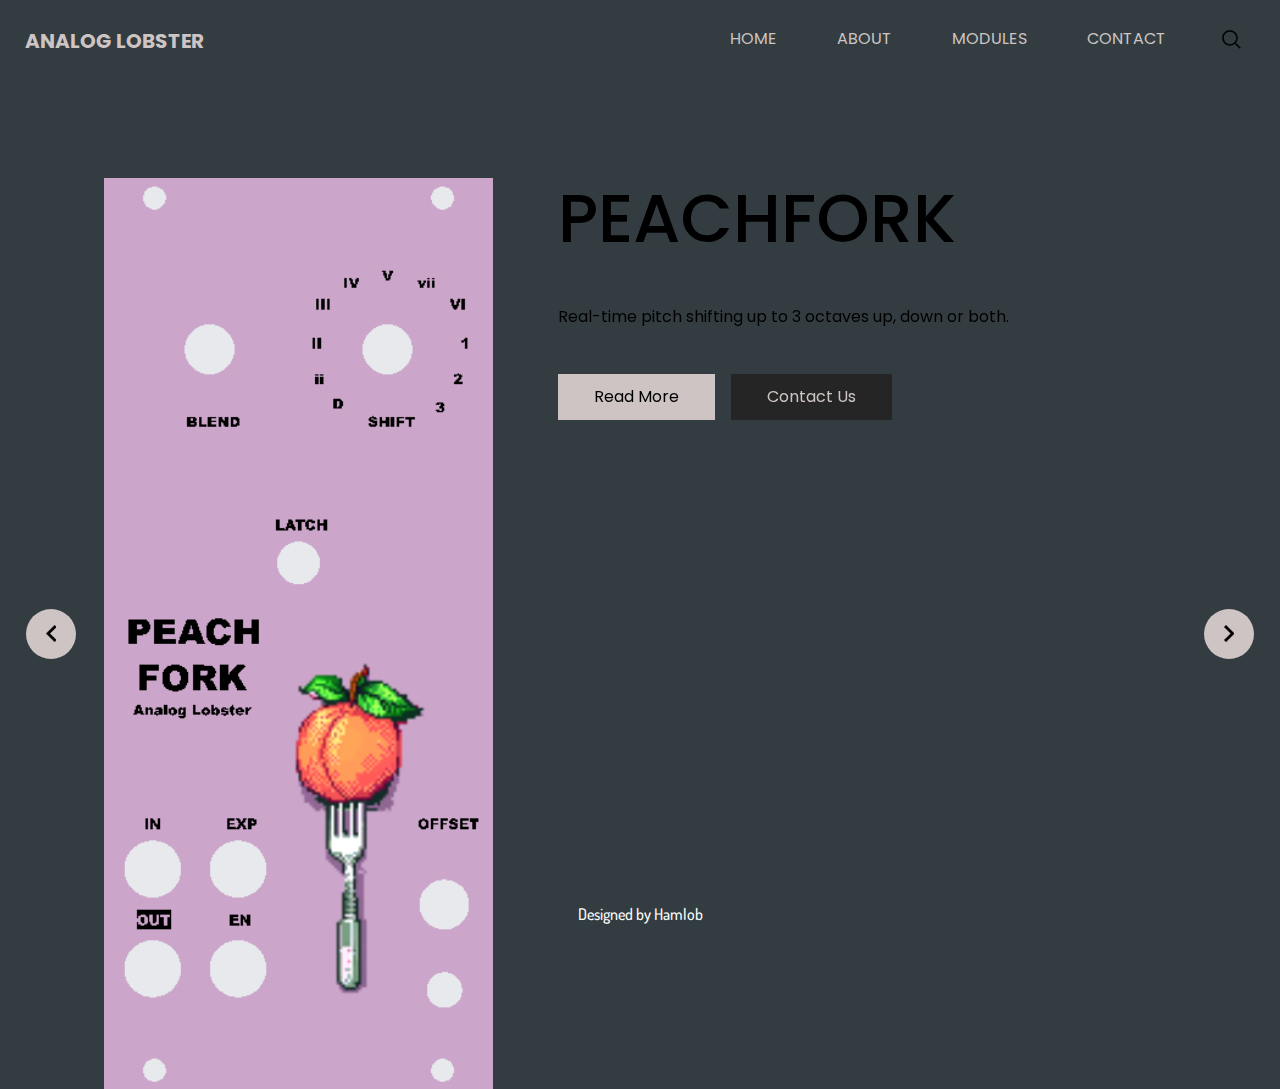
==== index.html @ 9c5d666c "init commit" ====
<!DOCTYPE html>
<html>

<head>
  <!-- Basic -->
  <meta charset="utf-8" />
  <meta http-equiv="X-UA-Compatible" content="IE=edge" />
  <!-- Mobile Metas -->
  <meta name="viewport" content="width=device-width, initial-scale=1, shrink-to-fit=no" />
  <!-- Site Metas -->
  <meta name="keywords" content="" />
  <meta name="description" content="" />
  <meta name="author" content="" />

  <title>Analog Lobster</title>

  <!-- slider stylesheet -->
  <link rel="stylesheet" type="text/css" href="https://cdnjs.cloudflare.com/ajax/libs/OwlCarousel2/2.1.3/assets/owl.carousel.min.css" />

  <!-- bootstrap core css -->
  <link rel="stylesheet" type="text/css" href="css/bootstrap.css" />

  <!-- fonts style -->
  <link href="https://fonts.googleapis.com/css?family=Dosis:400,500|Poppins:400,700&display=swap" rel="stylesheet">
  <!-- Custom styles for this template -->
  <link href="css/style.css" rel="stylesheet" />
  <!-- responsive style -->
  <link href="css/responsive.css" rel="stylesheet" />
</head>

<body>
  <div class="hero_area">
    <!-- header section strats -->
    <header class="header_section">
      <div class="container-fluid">
        <nav class="navbar navbar-expand-lg custom_nav-container pt-3">
          <a class="navbar-brand" href="index.html">
            <span>
              Analog Lobster
            </span>
          </a>
          <button class="navbar-toggler" type="button" data-toggle="collapse" data-target="#navbarSupportedContent" aria-controls="navbarSupportedContent" aria-expanded="false" aria-label="Toggle navigation">
            <span class="navbar-toggler-icon"></span>
          </button>

          <div class="collapse navbar-collapse" id="navbarSupportedContent">
            <div class="d-flex ml-auto flex-column flex-lg-row align-items-center">
              <ul class="navbar-nav  ">
                <li class="nav-item active">
                  <a class="nav-link" href="index.html">Home <span class="sr-only">(current)</span></a>
                </li>
                <li class="nav-item">
                  <a class="nav-link" href="about.html"> About </a>
                </li>
                <li class="nav-item">
                  <a class="nav-link" href="modules.html"> Modules </a>
                </li>
                <li class="nav-item">
                  <a class="nav-link" href="contact.html">Contact</a>
                </li>
              </ul>
              <form class="form-inline my-2 my-lg-0 ml-0 ml-lg-4 mb-3 mb-lg-0">
                <button class="btn  my-2 my-sm-0 nav_search-btn" type="submit"></button>
              </form>
            </div>
          </div>
        </nav>
      </div>
    </header>
    <!-- end header section -->
    <!-- slider section -->
    <section class=" slider_section position-relative">
      <div id="carouselExampleControls" class="carousel slide" data-ride="carousel">
        <div class="carousel-inner">
          <div class="carousel-item active">
            <div class="slider_item-box">
              <div class="slider_item-container">
                <div class="container">
                  <div class="row">
                    <div class="col-md-5">
                      <div class="slider_img-box">
                        <div>
                          <img src="images/peachfork.png" alt="" class="" />
                        </div>
                      </div>
                    </div>
                    <div class="col-md-7">
                      <div class="slider_item-detail">
                        <div>
                          <h1>
                            Peachfork
                          </h1>
                          <p>
                            Real-time pitch shifting up to 3 octaves up, down or both.
                          </p>
                          <div class="d-flex">
                            <a href="" class="slider-btn1 mr-3">
                              Read More
                            </a>
                            <a href="" class="slider-btn2">
                              Contact Us
                            </a>
                          </div>
                        </div>
                      </div>
                    </div>

                  </div>
                </div>
              </div>
            </div>
          </div>
          <div class="carousel-item">
            <div class="slider_item-box">
              <div class="slider_item-container">
                <div class="container">
                  <div class="row">
                    <div class="col-md-5">
                      <div class="slider_img-box">
                          <img src="images/lfo.png" alt="" class="" />
                      </div>
                    </div>
                    <div class="col-md-7">
                      <div class="slider_item-detail">
                        <div>
                          <h1>
                            LFO
                          </h1>
                          <p>
                            A simple dual LFO made for DIY assembly in mind.
                          </p>
                          <div class="d-flex">
                            <a href="" class="slider-btn1 mr-3">
                              Read More
                            </a>
                            <a href="" class="slider-btn2">
                              Contact Us
                            </a>
                          </div>
                        </div>
                      </div>
                    </div>

                  </div>
                </div>
              </div>
            </div>
          </div>
          <div class="carousel-item">
            <div class="slider_item-box">
              <div class="slider_item-container">
                <div class="container">
                  <div class="row">
                    <div class="col-md-5">
                      <div class="slider_img-box">
                        <div>
                          <img src="images/watch.png" alt="" class="" />
                        </div>
                      </div>
                    </div>
                    <div class="col-md-7">
                      <div class="slider_item-detail">
                        <div>
                          <h1 class="">
                            TRON
                          </h1>
                          <p>
                            Analog oscillator with VCF and LO-FI delay with chorus mod.
                          </p>
                          <div class="d-flex">
                            <a href="" class="slider-btn1 mr-3">
                              Read More
                            </a>
                            <a href="" class="slider-btn2">
                              Contact Us
                            </a>
                          </div>
                        </div>
                      </div>
                    </div>

                  </div>
                </div>
              </div>
            </div>
          </div>
        </div>
        <div class="custom_carousel-control">
          <a class="carousel-control-prev" href="#carouselExampleControls" role="button" data-slide="prev">
            <span class="sr-only">Previous</span>
          </a>
          <a class="carousel-control-next" href="#carouselExampleControls" role="button" data-slide="next">
            <span class="sr-only">Next</span>
          </a>
        </div>
      </div>
    </section>
    <!-- end slider section -->
  </div>
  <div class="bg">
  </div>

  <!-- info section 
  <section class="info_section layout_padding">
    <div class="container">
      <div class="info_items">
        <a href="">
          <div class="item ">
            <div class="img-box box-1">
              <img src="" alt="">
            </div>
            <div class="detail-box">
              <p>
                Lorem Ipsum is simply dummy text
              </p>
            </div>
          </div>
        </a>
        <a href="">
          <div class="item ">
            <div class="img-box box-2">
              <img src="" alt="">
            </div>
            <div class="detail-box">
              <p>
                +02 1234567890
              </p>
            </div>
          </div>
        </a>
        <a href="">
          <div class="item ">
            <div class="img-box box-3">
              <img src="" alt="">
            </div>
            <div class="detail-box">
              <p>
                demo@gmail.com
              </p>
            </div>
          </div>
        </a>
      </div>
    </div>
  </section>



   end info_section -->

  <!-- footer section -->
  <section class="container-fluid footer_section">
    <p>
      Designed by 
      <a href="https://hamlob.com/">Hamlob</a>
    </p>
  </section>
  <!-- footer section -->

  <script type="text/javascript" src="js/jquery-3.4.1.min.js"></script>
  <script type="text/javascript" src="js/bootstrap.js"></script>
</body>

</html>
---- css/style.css ----
:root {
  --navbar_clr: #cec4c4;
  --header_clr: #333d41;
}

body {
  font-family: "Poppins", sans-serif;
  color: #000000;
  background-color: var(--header_clr)
}

.layout_padding {
  padding: 75px 0;
}

.layout_padding2 {
  padding: 45px 0;
}

.layout_padding2-top {
  padding-top: 45px;
}

.layout_padding2-bottom {
  padding-bottom: 45px;
}

.layout_padding-top {
  padding-top: 75px;
}

.layout_padding-bottom {
  padding-bottom: 75px;
}

.custom_heading {
  text-transform: uppercase;
  font-weight: bold;
}

/*header section*/
.hero_area {
  height: 98vh;
  background-color: var(--header_clr);
}

.sub_page .hero_area {
  height: auto;
}

.hero_area.sub_pages {
  height: auto;
}

.header_section .container-fluid {
  padding-right: 25px;
  padding-left: 25px;
}

.header_section .nav_container {
  margin: 0 auto;
}

.custom_nav-container.navbar-expand-lg .navbar-nav .nav-link {
  padding: 10px 30px;
  color: VAR(--navbar_clr);
  text-align: center;
  text-transform: uppercase;
}

a,
a:hover,
a:focus {
  text-decoration: none;
}

a:hover,
a:focus {
  color: initial;
}

.btn,
.btn:focus {
  outline: none !important;
  -webkit-box-shadow: none;
          box-shadow: none;
}

.navbar-brand,
.navbar-brand:hover {
  text-transform: uppercase;
  font-weight: bold;
  font-size: 24px;
  color: #fafcfd;
}

.custom_nav-container .nav_search-btn {
  background-image: url(../images/search-icon.png);
  background-size: 22px;
  background-repeat: no-repeat;
  background-position-y: 7px;
  width: 35px;
  height: 35px;
  padding: 0;
  border: none;
}

.navbar-brand {
  display: -webkit-box;
  display: -ms-flexbox;
  display: flex;
  -webkit-box-align: center;
      -ms-flex-align: center;
          align-items: center;
}

.navbar-brand img {
  width: 45px;
  margin-right: 5px;
}

.navbar-brand span {
  font-size: 20px;
  font-weight: 700;
  color: VAR(--navbar_clr);
  margin-top: 5px;
}

.custom_nav-container {
  z-index: 99999;
  padding: 15px 0;
}

.custom_nav-container .navbar-toggler {
  outline: none;
}

.custom_nav-container .navbar-toggler .navbar-toggler-icon {
  background-image: url(../images/menu.png);
  background-size: 55px;
}

/*end header section*/
/* slider section */
.slider_section {
  padding-top: 8%;
}

.slider_item-box {
  width: 100%;
  height: 100%;
}

.slider_item-box .container {
  height: 100%;
}

.slider_img-box {
  width: 85%;
  margin: 0 auto;
}

.slider_img-box img {
  width: 100%;
}

.slider_item-container {
  display: -webkit-box;
  display: -ms-flexbox;
  display: flex;
  -webkit-box-align: center;
      -ms-flex-align: center;
          align-items: center;
  width: 100%;
  height: 100%;
  background-repeat: no-repeat;
}

.slider-btn1 {
  display: inline-block;
  padding: 10px 35px;
  background-color: var(--navbar_clr);
  border: 1px solid var(--navbar_clr);
  color: black;
}

.slider-btn1:hover {
  background-color: transparent;
  color: var(--navbar_clr);
}

.slider-btn2 {
  display: inline-block;
  padding: 10px 35px;
  background-color: #252525;
  border: 1px solid #252525;
  color: var(--navbar_clr);
}

.slider-btn2:hover {
  background-color: transparent;
  color: var(--navbar_clr);
}

.slider_item-detail h1 {
  font-size: 68px;
  width: 95%;
  text-transform: uppercase;
}

.slider_item-detail p {
  margin: 45px 0;
}

.slider_section #carouselExampleControls,
.carousel-inner,
.carousel-item {
  height: 100%;
}

.slider_section .carousel-control-prev,
.slider_section .carousel-control-next {
  position: absolute;
  top: 50%;
  width: 50px;
  height: 50px;
  border: none;
  border-radius: 100%;
  opacity: 1;
  background-repeat: no-repeat;
  background-size: 10px;
  background-position: center;
  background-color: var(--navbar_clr);
  -webkit-transform: translateY(-50%);
          transform: translateY(-50%);
}

.slider_section .carousel-control-prev:hover,
.slider_section .carousel-control-next:hover {
  background-color: #cca7a7
}

.slider_section .carousel-control-prev {
  left: 2%;
  background-image: url(../images/prev.png);
}

.slider_section .carousel-control-next {
  right: 2%;
  background-image: url(../images/next.png);
}

.about_section{
  background-color: var(--navbar_clr);
}

.about_section .row {
  
  -webkit-box-align: center;
      -ms-flex-align: center;
          align-items: center;
}

.about_detail-box p {
  margin-top: 30px;
  margin-bottom: 45px;
}

.about_detail-box a {
  display: inline-block;
  padding: 7px 25px;
  background-color: #252525;
  border: 1px solid #252525;
  color: var(--navbar_clr);
}

.about_detail-box a:hover {
  background-color: transparent;
  color: #252525;
}

.about_img-box img {
  width: 100%;
}

.brand_item_name{
  font-size: 1.2rem;
}

.brand_section {
  text-align: center;
  background-color: var(--navbar_clr);
}

.brand_section h3 {
  color: #252525;
}

.brand_section .brand_item-container {
  display: -webkit-box;
  display: -ms-flexbox;
  display: flex;
  -webkit-box-pack: center;
      -ms-flex-pack: center;
          justify-content: center;
  -ms-flex-wrap: wrap;
      flex-wrap: wrap;
}

.brand_item-box {
  width: 265px;
  margin: 50px 50px 0 50px;
}

.brand_img-box {
  height: 310px;
  background-size: cover;
  background-position: center;
  position: relative;
}

.brand_img-box.item-1 {
  background-image: url(../images/item-1.jpg);
}

.brand_img-box.item-2 {
  background-image: url(../images/item-2.jpg);
}

.brand_img-box.item-3 {
  background-image: url(../images/item-3.jpg);
}

.brand_img-box.item-4 {
  background-image: url(../images/item-4.jpg);
}

.brand_img-box.item-5 {
  background-image: url(../images/item-5.jpg);
}

.brand_img-box {
  display: -webkit-box;
  display: -ms-flexbox;
  display: flex;
  -webkit-box-align: center;
      -ms-flex-align: center;
          align-items: center;
  -webkit-box-pack: center;
      -ms-flex-pack: center;
          justify-content: center;
  overflow: hidden;
}

.brand_img-box a {
  display: none;
  opacity: 0;
  background-color: transparent;
  border: 2px solid var(--navbar_clr);
  color: var(--navbar_clr);
  padding: 12px 35px;
  font-size: 15px;
  z-index: 3;
  -webkit-transition: opacity 0.4s;
  transition: opacity 0.4s;
}

.brand_img-box::before {
  content: "";
  position: absolute;
  top: 0;
  left: 0;
  width: 100%;
  height: 100%;
  background-color: rgba(37, 37, 37, 0.9);
  z-index: 1;
  -webkit-transform: translateY(320px);
          transform: translateY(320px);
  -webkit-transition: -webkit-transform 0.3s;
  transition: -webkit-transform 0.3s;
  transition: transform 0.3s;
  transition: transform 0.3s, -webkit-transform 0.3s;
}

.brand_img-box:hover {
  cursor: pointer;
}

.brand_img-box:hover::before {
  -webkit-transform: translateY(0);
          transform: translateY(0);
}

.brand_img-box:hover a {
  display: inline-block;
  opacity: 1;
}

.brand_detail-box {
  margin-top: 20px;
}

.brand_detail-box h5 {
  text-transform: uppercase;
  font-weight: bold;
  color: #242425;
}

.brand_detail-box h5 span {
  color: #252525;
}

.brand_detail-box h6 {
  text-transform: uppercase;
  font-weight: bold;
  color: #252525;
}

.contact_section {
  color: black;
  background-color: var(--navbar_clr);
  background-size: cover;
  background-repeat: no-repeat;
}

.contact_section input {
  width: 100%;
  border: 0;
  border-bottom: 1px solid black;
  height: 40px;
  padding-top: 45px;
  padding-bottom: 20px;
  background-color: transparent;
  outline: none;
  color: black;
}

.contact_section input::-webkit-input-placeholder {
  color: black;
}

.contact_section input:-ms-input-placeholder {
  color: black;
}

.contact_section input::-ms-input-placeholder {
  color: black;
}

.contact_section input::placeholder {
  color: black;
}

.contact_section input.message-box {
  padding-top: 135px;
}

.contact_section button {
  background-color: #252525;
  padding: 12px 55px;
  outline: none;
  border: none;
  border: 2px solid black;
  color: var(--navbar_clr)
}

.contact_section button:hover {
  color: #252525;
  background-color: transparent;
}

.info_section {
  background-color: var(--header_clr);
}

.info_items {
  width: 90%;
  margin: 0 auto;
  display: -webkit-box;
  display: -ms-flexbox;
  display: flex;
  -webkit-box-pack: justify;
      -ms-flex-pack: justify;
          justify-content: space-between;
}

.info_items .item {
  width: 200px;
  display: -webkit-box;
  display: -ms-flexbox;
  display: flex;
  -webkit-box-orient: vertical;
  -webkit-box-direction: normal;
      -ms-flex-direction: column;
          flex-direction: column;
  -webkit-box-align: center;
      -ms-flex-align: center;
          align-items: center;
  text-align: center;
}

.info_items .item .img-box {
  width: 80px;
  height: 80px;
  border-radius: 100%;
  background-color: #ffffff;
  background-repeat: no-repeat;
  background-position: center;
}

.info_items .item .detail-box {
  margin-top: 25px;
  color: #fff;
}

.info_items {
  position: relative;
}

.info_items a {
  position: relative;
}

.info_items::before {
  content: "";
  position: absolute;
  top: 25%;
  width: 80%;
  height: 1px;
  background-color: #fff;
  left: 50%;
  -webkit-transform: translateX(-50%);
          transform: translateX(-50%);
}

.info_items .item .img-box.box-1 {
  background-image: url(../images/location-blue.png);
}

.info_items .item .img-box.box-2 {
  background-image: url(../images/telephone-blue.png);
}

.info_items .item .img-box.box-3 {
  background-image: url(../images/envelope-blue.png);
}

.info_items .item .img-box:hover {
  background-color: #179dfb;
}

.info_items .item .img-box:hover.box-1 {
  background-image: url(../images/location-white.png);
}

.info_items .item .img-box:hover.box-2 {
  background-image: url(../images/telephone-white.png);
}

.info_items .item .img-box:hover.box-3 {
  background-image: url(../images/envelope-white.png);
}

/* footer section*/
.footer_section {
  background-color: var(--header_clr);
  padding: 20px;
  font-family: "Dosis", sans-serif;
  font-weight: 500;
}

.footer_section p {
  color: #fbfcfd;
  margin: 0;
  text-align: center;
}

.footer_section a {
  color: #fbfcfd;
}

/* end footer section*/
/*# sourceMappingURL=style.css.map */
---- css/responsive.css ----
@media (max-width: 1120px) {
    .hero_area {
        height: auto;
    }

    .slider_section {
        padding: 50px 0;
    }
}

@media (max-width: 992px) {
    .custom_nav-container .nav_search-btn {
        background-position: center;
    }

    .service_section .card-deck {
        flex-direction: column;
    }

    .service_section .card-deck .card {
        margin-bottom: 25px;
    }
}

@media (max-width: 768px) {
    .slider_img-box {
        width: 85%;
        margin: 65px auto;
    }

    .slider_section .custom_carousel-control {
        position: absolute;
        top: 100%;
        left: 50%;
        width: 105px;
        transform: translate(-50%, -50%);
        display: flex;
        justify-content: space-between;
    }

    .slider_img-box {
        margin-left: 20%;
    }

    .slider_section .custom_carousel-control {
        top: 106%;
    }

    .slider_section {

        padding: 50px 0 105px 0;
    }

    .slider_section .carousel-control-prev {
        left: 0;
    }

    .slider_section .carousel-control-next {
        right: 0;
    }

    .contact_section {
        background-size: 105px;
    }

    .contact_section input {
        background-color: transparent;
    }

    .info_section .col-md-3 {
        text-align: center;
    }

    .info_section .col-md-3:not(:nth-last-child(1)) {
        margin-bottom: 35px;
    }

    .tasty_section h2 {
        font-size: 80px;
    }

    .contact_section {
        background-size: cover;
    }

    .info_items {
        flex-direction: column;
        align-items: center;
    }

    .info_items .item {
        margin: 20px 0;
    }

    .info_items::before {
        display: none;
    }
}

@media (max-width: 576px) {
    .slider_item-container .slider_item-detail {
        text-align: center;
    }

    .slider_item-container .slider_item-detail .d-flex {
        justify-content: center;
    }

    .why_section .row .col-md-6 {
        flex-direction: column;
        text-align: center;
    }

    .why_section .img_box {
        margin-right: 0;
        margin-bottom: 20px;
    }

    .client_section .carousel-control-prev,
    .client_section .carousel-control-next {
        display: none;
    }
}

@media (max-width: 480px) {}

@media (max-width: 420px) {
    .client_section .row .col-12 {
        flex-direction: column;
    }
}

@media (max-width: 360px) {}

@media (min-width: 1200px) {
    .container {
        max-width: 1170px;
    }
}
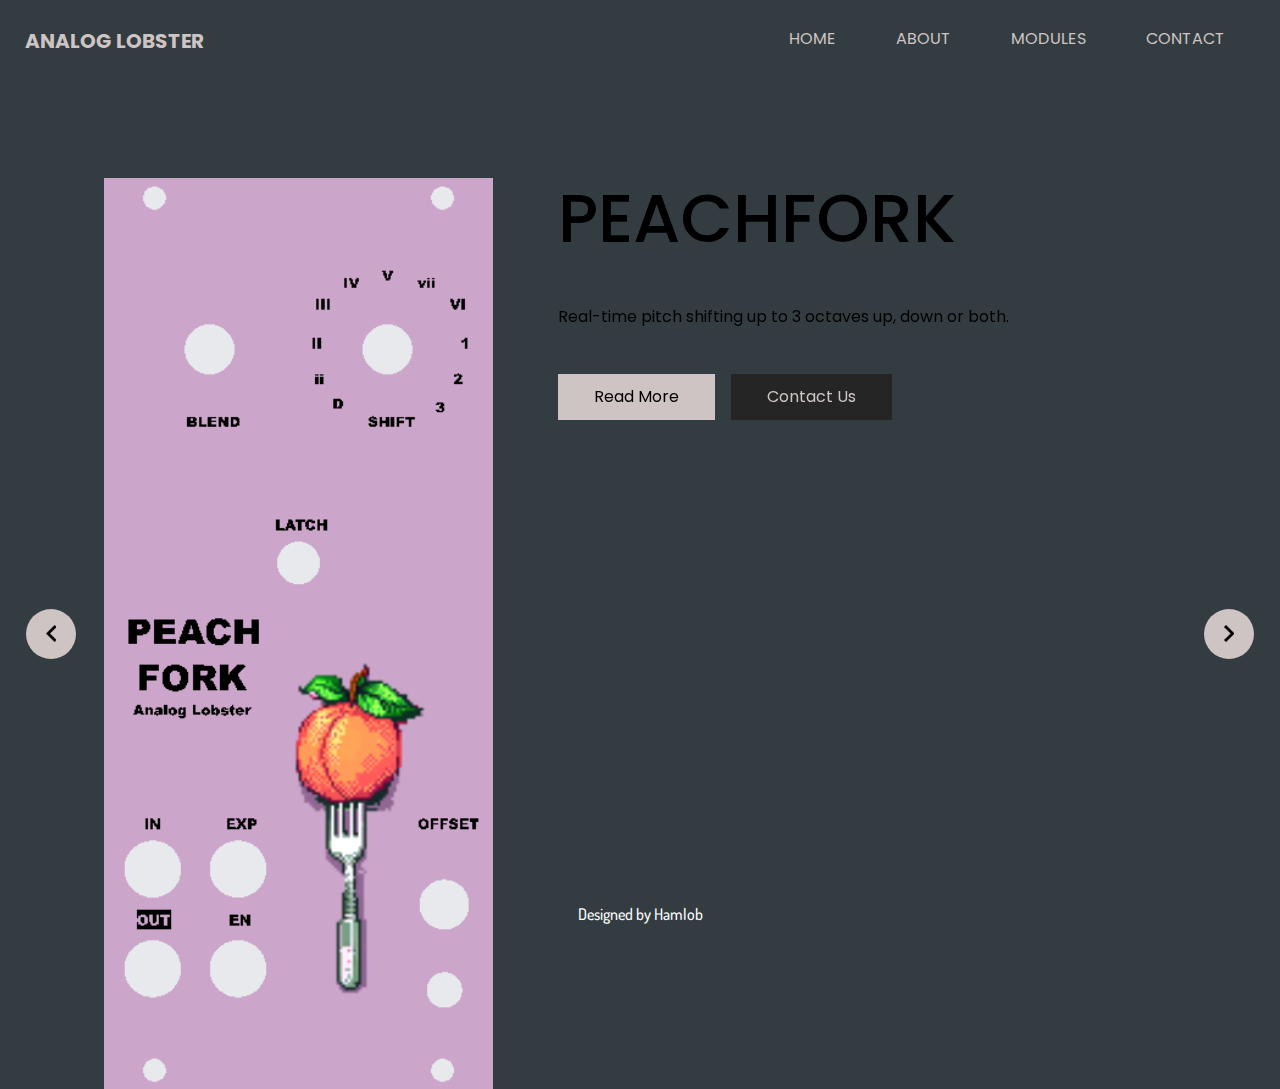
==== commit 06801029: "remove search in index.html" ====
--- a/index.html
+++ b/index.html
@@ -59,9 +59,11 @@
                   <a class="nav-link" href="contact.html">Contact</a>
                 </li>
               </ul>
+              <!--
               <form class="form-inline my-2 my-lg-0 ml-0 ml-lg-4 mb-3 mb-lg-0">
                 <button class="btn  my-2 my-sm-0 nav_search-btn" type="submit"></button>
               </form>
+              -->
             </div>
           </div>
         </nav>
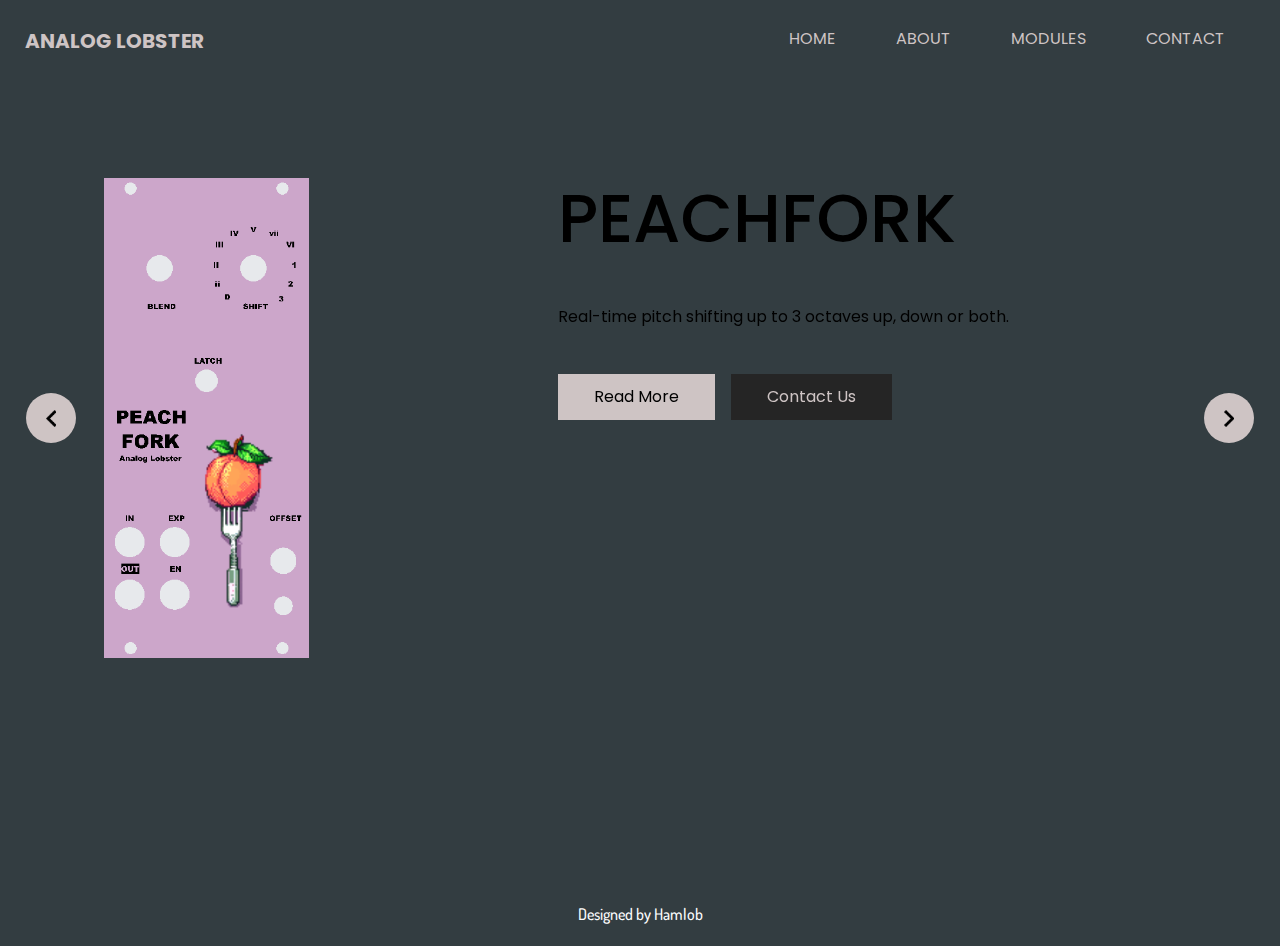
==== commit 9f95b50c: "fixed formatting of slider, added favicon, added tron image" ====
--- a/index.html
+++ b/index.html
@@ -13,6 +13,11 @@
   <meta name="author" content="" />
 
   <title>Analog Lobster</title>
+
+  <!-- favicon-->
+  <link href="images/favicon_light.png" rel="icon" media="(prefers-color-scheme: light)">
+  <link href="images/favicon_dark.png" rel="icon" media="(prefers-color-scheme: dark)">
+  <link href="images/favicon_dark.png" rel="icon" media="(prefers-color-scheme: no-preference)">
 
   <!-- slider stylesheet -->
   <link rel="stylesheet" type="text/css" href="https://cdnjs.cloudflare.com/ajax/libs/OwlCarousel2/2.1.3/assets/owl.carousel.min.css" />
@@ -156,7 +161,7 @@
                     <div class="col-md-5">
                       <div class="slider_img-box">
                         <div>
-                          <img src="images/watch.png" alt="" class="" />
+                          <img src="images/monotron.png" alt="" class="" />
                         </div>
                       </div>
                     </div>
--- a/css/style.css
+++ b/css/style.css
@@ -161,7 +161,8 @@
 }
 
 .slider_img-box img {
-  width: 100%;
+  width: auto;
+  max-height: 30rem;
 }
 
 .slider_item-container {
--- a/css/responsive.css
+++ b/css/responsive.css
@@ -124,12 +124,6 @@
 
 @media (max-width: 480px) {}
 
-@media (max-width: 420px) {
-    .client_section .row .col-12 {
-        flex-direction: column;
-    }
-}
-
 @media (max-width: 360px) {}
 
 @media (min-width: 1200px) {
